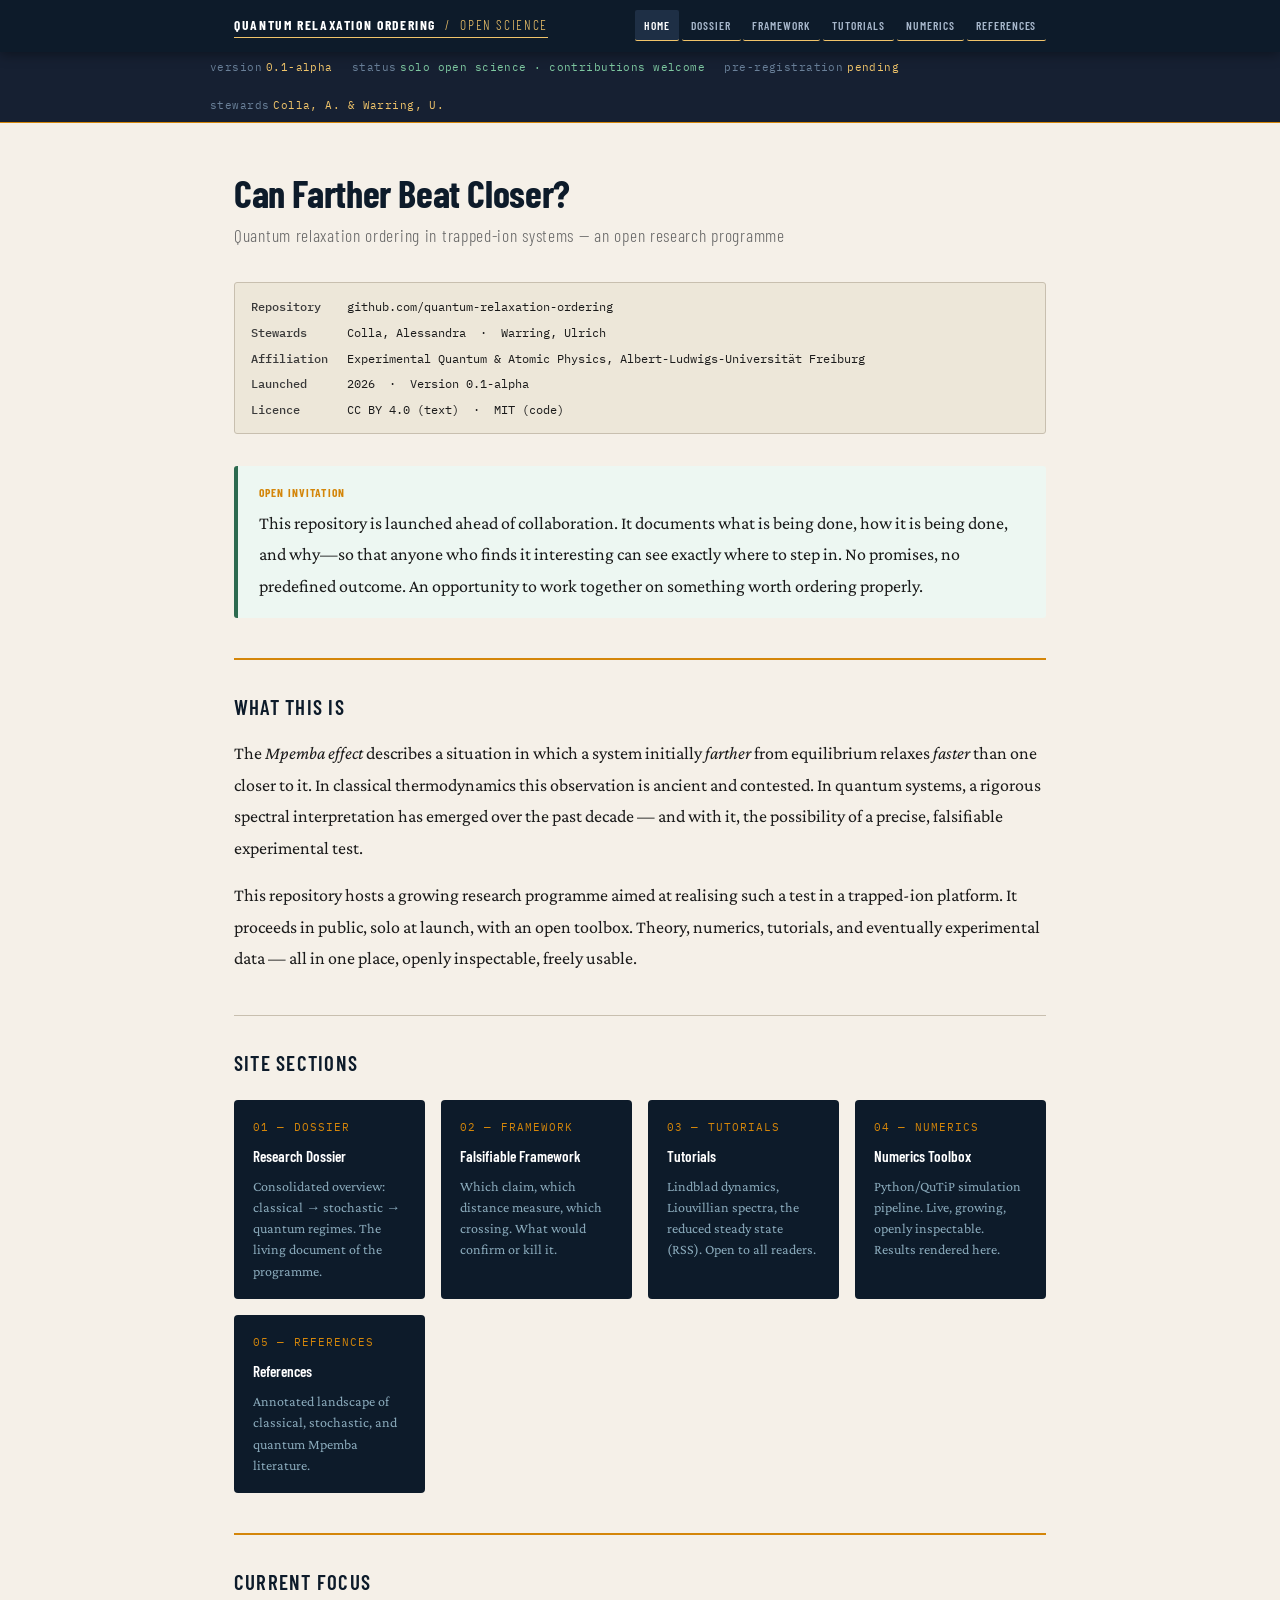
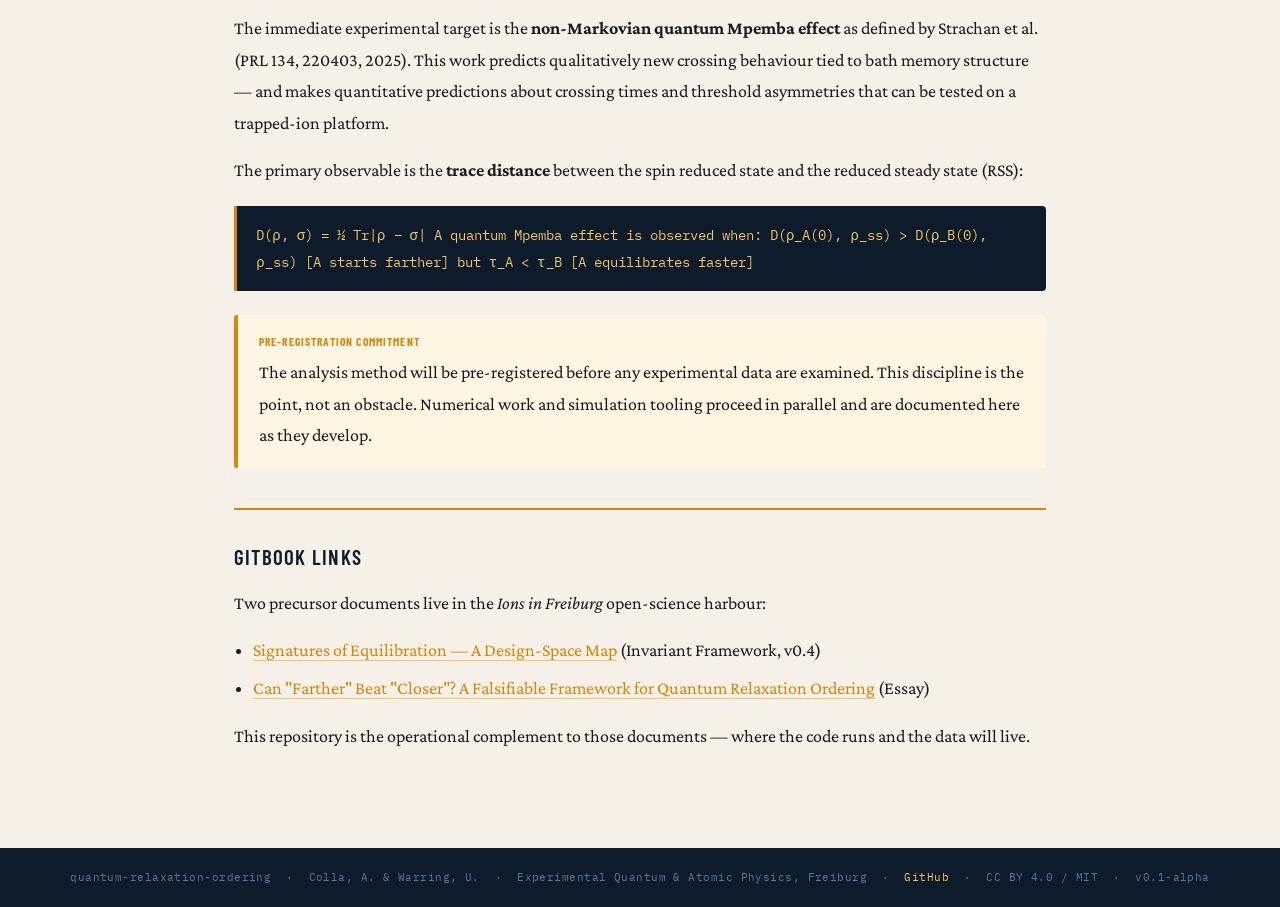
==== index.html @ e2cb0345 "Add files via upload" ====
<!DOCTYPE html>
<html lang="en">
<head>
  <meta charset="UTF-8">
  <meta name="viewport" content="width=device-width, initial-scale=1.0">
  <title>Quantum Relaxation Ordering — Open Science Repository</title>
  <link rel="stylesheet" href="style.css">
</head>
<body>

<header>
  <div class="header-inner">
    <a class="site-title" href="index.html">
      <strong>Quantum Relaxation Ordering</strong> &nbsp;/&nbsp; Open Science
    </a>
    <nav>
      <a href="index.html" class="active">Home</a>
      <a href="dossier.html">Dossier</a>
      <a href="framework.html">Framework</a>
      <a href="tutorial.html">Tutorials</a>
      <a href="numerics.html">Numerics</a>
      <a href="references.html">References</a>
    </nav>
  </div>
</header>

<div class="status-banner">
  <div class="status-inner">
    <span class="status-chip"><span class="label">version</span>0.1-alpha</span>
    <span class="status-chip open"><span class="label">status</span>solo open science · contributions welcome</span>
    <span class="status-chip pending"><span class="label">pre-registration</span>pending</span>
    <span class="status-chip"><span class="label">stewards</span>Colla, A. &amp; Warring, U.</span>
  </div>
</div>

<main>

  <h1 class="page-title">Can Farther Beat Closer?</h1>
  <p class="page-subtitle">Quantum relaxation ordering in trapped-ion systems &mdash; an open research programme</p>

  <dl class="meta-block">
    <dt>Repository</dt><dd>github.com/quantum-relaxation-ordering</dd>
    <dt>Stewards</dt><dd>Colla, Alessandra &nbsp;&middot;&nbsp; Warring, Ulrich</dd>
    <dt>Affiliation</dt><dd>Experimental Quantum &amp; Atomic Physics, Albert-Ludwigs-Universität Freiburg</dd>
    <dt>Launched</dt><dd>2026 &nbsp;&middot;&nbsp; Version 0.1-alpha</dd>
    <dt>Licence</dt><dd>CC BY 4.0 (text) &nbsp;&middot;&nbsp; MIT (code)</dd>
  </dl>

  <div class="callout open-invite">
    <div class="callout-label">Open Invitation</div>
    This repository is launched ahead of collaboration. It documents what is being done, how it is being done, and why—so that anyone who finds it interesting can see exactly where to step in. No promises, no predefined outcome. An opportunity to work together on something worth ordering properly.
  </div>

  <hr class="section-rule">
  <h2>What This Is</h2>

  <p>The <em>Mpemba effect</em> describes a situation in which a system initially <em>farther</em> from equilibrium relaxes <em>faster</em> than one closer to it. In classical thermodynamics this observation is ancient and contested. In quantum systems, a rigorous spectral interpretation has emerged over the past decade — and with it, the possibility of a precise, falsifiable experimental test.</p>

  <p>This repository hosts a growing research programme aimed at realising such a test in a trapped-ion platform. It proceeds in public, solo at launch, with an open toolbox. Theory, numerics, tutorials, and eventually experimental data — all in one place, openly inspectable, freely usable.</p>

  <hr class="section-rule thin">
  <h2>Site Sections</h2>

  <div class="stage-grid">
    <div class="stage-card">
      <div class="stage-num">01 — DOSSIER</div>
      <h4>Research Dossier</h4>
      <p>Consolidated overview: classical → stochastic → quantum regimes. The living document of the programme.</p>
    </div>
    <div class="stage-card">
      <div class="stage-num">02 — FRAMEWORK</div>
      <h4>Falsifiable Framework</h4>
      <p>Which claim, which distance measure, which crossing. What would confirm or kill it.</p>
    </div>
    <div class="stage-card">
      <div class="stage-num">03 — TUTORIALS</div>
      <h4>Tutorials</h4>
      <p>Lindblad dynamics, Liouvillian spectra, the reduced steady state (RSS). Open to all readers.</p>
    </div>
    <div class="stage-card">
      <div class="stage-num">04 — NUMERICS</div>
      <h4>Numerics Toolbox</h4>
      <p>Python/QuTiP simulation pipeline. Live, growing, openly inspectable. Results rendered here.</p>
    </div>
    <div class="stage-card">
      <div class="stage-num">05 — REFERENCES</div>
      <h4>References</h4>
      <p>Annotated landscape of classical, stochastic, and quantum Mpemba literature.</p>
    </div>
  </div>

  <hr class="section-rule">
  <h2>Current Focus</h2>

  <p>The immediate experimental target is the <strong>non-Markovian quantum Mpemba effect</strong> as defined by Strachan et al. (PRL 134, 220403, 2025). This work predicts qualitatively new crossing behaviour tied to bath memory structure — and makes quantitative predictions about crossing times and threshold asymmetries that can be tested on a trapped-ion platform.</p>

  <p>The primary observable is the <strong>trace distance</strong> between the spin reduced state and the reduced steady state (RSS):</p>

  <div class="math-block">
D(ρ, σ) = ½ Tr|ρ − σ|

A quantum Mpemba effect is observed when:
  D(ρ_A(0), ρ_ss) &gt; D(ρ_B(0), ρ_ss)   [A starts farther]
  but
  τ_A &lt; τ_B                              [A equilibrates faster]
</div>

  <div class="callout status-note">
    <div class="callout-label">Pre-Registration Commitment</div>
    The analysis method will be pre-registered before any experimental data are examined. This discipline is the point, not an obstacle. Numerical work and simulation tooling proceed in parallel and are documented here as they develop.
  </div>

  <hr class="section-rule">
  <h2>GitBook Links</h2>
  <p>Two precursor documents live in the <em>Ions in Freiburg</em> open-science harbour:</p>
  <ul style="margin-left:1.2rem; margin-bottom:1rem;">
    <li style="margin-bottom:0.4rem;"><a href="https://uwarring.gitbook.io/ions-in-freiburg/invariant-frameworks/signatures-of-equilibration-a-design-space-map" target="_blank">Signatures of Equilibration — A Design-Space Map</a> (Invariant Framework, v0.4)</li>
    <li><a href="https://uwarring.gitbook.io/ions-in-freiburg/essays/can-farther-beat-closer-a-falsifiable-framework-for-quantum-relaxation-ordering" target="_blank">Can "Farther" Beat "Closer"? A Falsifiable Framework for Quantum Relaxation Ordering</a> (Essay)</li>
  </ul>
  <p>This repository is the operational complement to those documents — where the code runs and the data will live.</p>

</main>

<footer>
  quantum-relaxation-ordering &nbsp;·&nbsp; Colla, A. &amp; Warring, U. &nbsp;·&nbsp; Experimental Quantum &amp; Atomic Physics, Freiburg &nbsp;·&nbsp;
  <a href="https://github.com/quantum-relaxation-ordering" target="_blank">GitHub</a> &nbsp;·&nbsp;
  CC BY 4.0 / MIT &nbsp;·&nbsp; v0.1-alpha
</footer>

</body>
</html>
---- style.css ----
/* ============================================================
   quantum-relaxation-ordering — shared stylesheet
   Stewards: Colla, A. & Warring, U.
   ============================================================ */

@import url('https://fonts.googleapis.com/css2?family=Crimson+Pro:ital,wght@0,300;0,400;0,600;1,300;1,400&family=IBM+Plex+Mono:wght@300;400;500&family=Barlow+Condensed:wght@300;400;600;700&display=swap');

/* ── Variables ────────────────────────────────────────────── */
:root {
  --navy:       #0d1b2a;
  --navy-mid:   #162032;
  --navy-light: #1e2f45;
  --amber:      #d4860a;
  --amber-pale: #f0c46a;
  --cream:      #f5f0e8;
  --cream-dark: #ede7d9;
  --ink:        #1a1a1a;
  --ink-mid:    #3a3a3a;
  --ink-light:  #666;
  --rule:       #c8bfaf;
  --green-ok:   #2d6a4f;
  --red-alert:  #8b2020;
  --font-body:  'Crimson Pro', Georgia, serif;
  --font-mono:  'IBM Plex Mono', 'Courier New', monospace;
  --font-head:  'Barlow Condensed', sans-serif;
  --max-w:      860px;
  --col-gap:    2.4rem;
}

/* ── Reset ────────────────────────────────────────────────── */
*, *::before, *::after { box-sizing: border-box; margin: 0; padding: 0; }
html { scroll-behavior: smooth; }
body {
  font-family: var(--font-body);
  font-size: 1.125rem;
  line-height: 1.75;
  color: var(--ink);
  background: var(--cream);
}

/* ── Header / Nav ─────────────────────────────────────────── */
header {
  background: var(--navy);
  color: var(--cream);
  padding: 0;
  position: sticky;
  top: 0;
  z-index: 100;
  box-shadow: 0 2px 12px rgba(0,0,0,0.4);
}
.header-inner {
  max-width: var(--max-w);
  margin: 0 auto;
  display: flex;
  align-items: center;
  justify-content: space-between;
  padding: 0.65rem 1.5rem;
  gap: 1rem;
}
.site-title {
  font-family: var(--font-head);
  font-size: 0.85rem;
  font-weight: 300;
  letter-spacing: 0.12em;
  text-transform: uppercase;
  color: var(--amber-pale);
  white-space: nowrap;
  text-decoration: none;
}
.site-title strong {
  font-weight: 700;
  color: #fff;
}
nav {
  display: flex;
  gap: 0.15rem;
  flex-wrap: wrap;
  justify-content: flex-end;
}
nav a {
  font-family: var(--font-head);
  font-size: 0.72rem;
  font-weight: 600;
  letter-spacing: 0.08em;
  text-transform: uppercase;
  color: #a8b8cc;
  text-decoration: none;
  padding: 0.3rem 0.6rem;
  border-radius: 2px;
  transition: color 0.15s, background 0.15s;
}
nav a:hover, nav a.active {
  color: #fff;
  background: var(--navy-light);
}

/* ── Status Banner ────────────────────────────────────────── */
.status-banner {
  background: var(--navy-mid);
  border-bottom: 1px solid var(--amber);
  padding: 0.4rem 1.5rem;
}
.status-inner {
  max-width: var(--max-w);
  margin: 0 auto;
  display: flex;
  flex-wrap: wrap;
  gap: 1.2rem;
  align-items: center;
}
.status-chip {
  font-family: var(--font-mono);
  font-size: 0.68rem;
  color: var(--amber-pale);
  letter-spacing: 0.04em;
}
.status-chip .label {
  color: #6a8099;
  margin-right: 0.35em;
}
.status-chip.open { color: #7ec8a0; }
.status-chip.pending { color: #f0c46a; }
.status-chip.embargo { color: #c07a7a; }

/* ── Page Layout ──────────────────────────────────────────── */
main {
  max-width: var(--max-w);
  margin: 0 auto;
  padding: 3rem 1.5rem 5rem;
}

/* ── Section Headings ─────────────────────────────────────── */
.page-title {
  font-family: var(--font-head);
  font-size: 2.4rem;
  font-weight: 700;
  letter-spacing: -0.01em;
  color: var(--navy);
  line-height: 1.15;
  margin-bottom: 0.3rem;
}
.page-subtitle {
  font-family: var(--font-head);
  font-size: 1.1rem;
  font-weight: 300;
  color: var(--ink-light);
  letter-spacing: 0.04em;
  margin-bottom: 2rem;
}
.section-rule {
  border: none;
  border-top: 2px solid var(--amber);
  margin: 2.5rem 0 1.8rem;
}
.section-rule.thin {
  border-top-width: 1px;
  border-color: var(--rule);
}
h2 {
  font-family: var(--font-head);
  font-size: 1.3rem;
  font-weight: 600;
  letter-spacing: 0.06em;
  text-transform: uppercase;
  color: var(--navy);
  margin-bottom: 0.8rem;
}
h3 {
  font-family: var(--font-head);
  font-size: 1.05rem;
  font-weight: 600;
  color: var(--ink-mid);
  margin: 1.5rem 0 0.5rem;
  letter-spacing: 0.02em;
}
p { margin-bottom: 1rem; }
a { color: var(--amber); text-decoration: none; border-bottom: 1px solid var(--amber-pale); }
a:hover { color: var(--navy); border-color: var(--navy); }

/* ── Math / Code Blocks ───────────────────────────────────── */
.math-block {
  font-family: var(--font-mono);
  font-size: 0.88rem;
  background: var(--navy);
  color: var(--amber-pale);
  border-left: 3px solid var(--amber);
  padding: 1rem 1.2rem;
  margin: 1.2rem 0;
  border-radius: 0 4px 4px 0;
  overflow-x: auto;
  line-height: 1.9;
}
code {
  font-family: var(--font-mono);
  font-size: 0.83em;
  background: var(--cream-dark);
  padding: 0.1em 0.35em;
  border-radius: 2px;
  color: var(--navy);
}
pre {
  font-family: var(--font-mono);
  font-size: 0.82rem;
  background: var(--navy);
  color: #c9d8e8;
  padding: 1.2rem 1.4rem;
  border-radius: 4px;
  overflow-x: auto;
  margin: 1.2rem 0;
  line-height: 1.7;
}
pre .kw  { color: var(--amber-pale); }
pre .cm  { color: #5a7a99; font-style: italic; }
pre .st  { color: #7ec8a0; }
pre .nm  { color: #c9a0e0; }

/* ── Callout Boxes ────────────────────────────────────────── */
.callout {
  padding: 1rem 1.3rem;
  border-radius: 3px;
  margin: 1.5rem 0;
  border-left: 4px solid;
}
.callout.measure {
  background: #eef4fb;
  border-color: var(--navy);
}
.callout.measure .callout-label {
  font-family: var(--font-head);
  font-size: 0.72rem;
  font-weight: 700;
  letter-spacing: 0.1em;
  text-transform: uppercase;
  color: var(--navy);
  margin-bottom: 0.4rem;
}
.callout.status-note {
  background: #fdf6e3;
  border-color: var(--amber);
}
.callout.embargo-note {
  background: #fdf0f0;
  border-color: var(--red-alert);
}
.callout.embargo-note .callout-label { color: var(--red-alert); }
.callout.open-invite {
  background: #edf7f2;
  border-color: var(--green-ok);
}
.callout-label {
  font-family: var(--font-head);
  font-size: 0.72rem;
  font-weight: 700;
  letter-spacing: 0.1em;
  text-transform: uppercase;
  margin-bottom: 0.35rem;
  color: var(--amber);
}

/* ── Reference List ───────────────────────────────────────── */
.ref-list { list-style: none; padding: 0; }
.ref-list li {
  padding: 0.9rem 0;
  border-bottom: 1px solid var(--rule);
  display: grid;
  grid-template-columns: 2.2rem 1fr;
  gap: 0.5rem;
  align-items: start;
}
.ref-list li:last-child { border-bottom: none; }
.ref-key {
  font-family: var(--font-mono);
  font-size: 0.72rem;
  color: var(--amber);
  padding-top: 0.1em;
}
.ref-body { font-size: 1rem; line-height: 1.5; }
.ref-body .ref-title { font-style: italic; }
.ref-body .ref-note {
  display: block;
  font-size: 0.85rem;
  color: var(--ink-light);
  margin-top: 0.2rem;
}

/* ── Metadata / Stewards ──────────────────────────────────── */
.meta-block {
  font-family: var(--font-mono);
  font-size: 0.75rem;
  color: var(--ink-light);
  border: 1px solid var(--rule);
  border-radius: 3px;
  padding: 0.8rem 1rem;
  margin-bottom: 2rem;
  display: grid;
  grid-template-columns: auto 1fr;
  gap: 0.3rem 1.2rem;
  background: var(--cream-dark);
}
.meta-block dt { color: var(--ink-mid); font-weight: 500; }
.meta-block dd { color: var(--ink); }

/* ── Chart Container ──────────────────────────────────────── */
.chart-wrap {
  background: var(--navy);
  border-radius: 6px;
  padding: 1.5rem;
  margin: 1.5rem 0;
  position: relative;
}
.chart-caption {
  font-family: var(--font-mono);
  font-size: 0.72rem;
  color: #6a8099;
  margin-top: 0.8rem;
  line-height: 1.5;
}

/* ── Stage Cards (research programme) ────────────────────── */
.stage-grid {
  display: grid;
  grid-template-columns: repeat(auto-fit, minmax(180px, 1fr));
  gap: 1rem;
  margin: 1.2rem 0;
}
.stage-card {
  background: var(--navy);
  color: var(--cream);
  border-radius: 4px;
  padding: 1.1rem 1.2rem;
}
.stage-num {
  font-family: var(--font-mono);
  font-size: 0.68rem;
  color: var(--amber);
  letter-spacing: 0.1em;
  margin-bottom: 0.4rem;
}
.stage-card h4 {
  font-family: var(--font-head);
  font-size: 0.95rem;
  font-weight: 600;
  color: #fff;
  margin-bottom: 0.4rem;
}
.stage-card p {
  font-size: 0.88rem;
  color: #8aaabb;
  line-height: 1.5;
  margin: 0;
}

/* ── Footer ───────────────────────────────────────────────── */
footer {
  background: var(--navy);
  color: #5a7a99;
  font-family: var(--font-mono);
  font-size: 0.7rem;
  padding: 1.2rem 1.5rem;
  text-align: center;
  letter-spacing: 0.04em;
  line-height: 1.8;
}
footer a { color: var(--amber-pale); border: none; }
footer a:hover { color: #fff; }

/* ── Responsive ───────────────────────────────────────────── */
@media (max-width: 640px) {
  .page-title { font-size: 1.8rem; }
  .header-inner { flex-direction: column; align-items: flex-start; gap: 0.4rem; }
  nav { gap: 0.1rem; }
  .stage-grid { grid-template-columns: 1fr; }
}
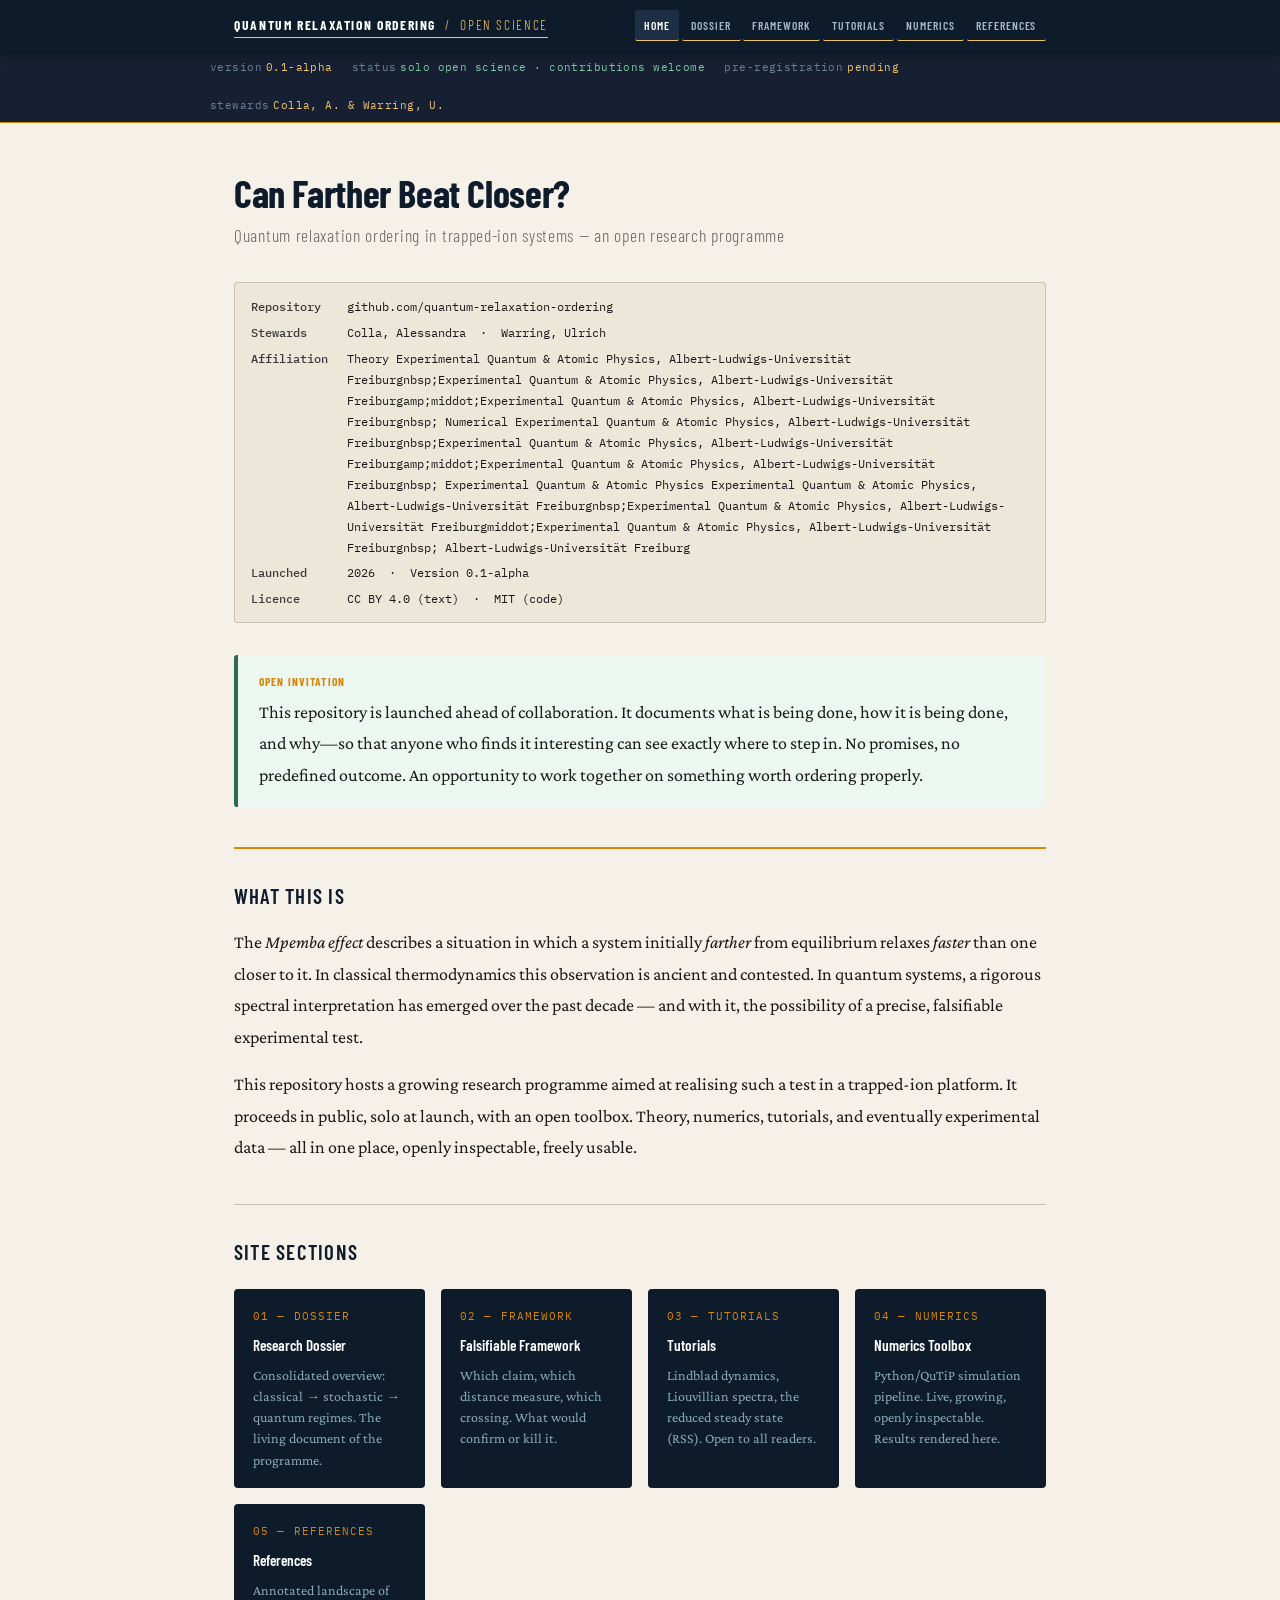
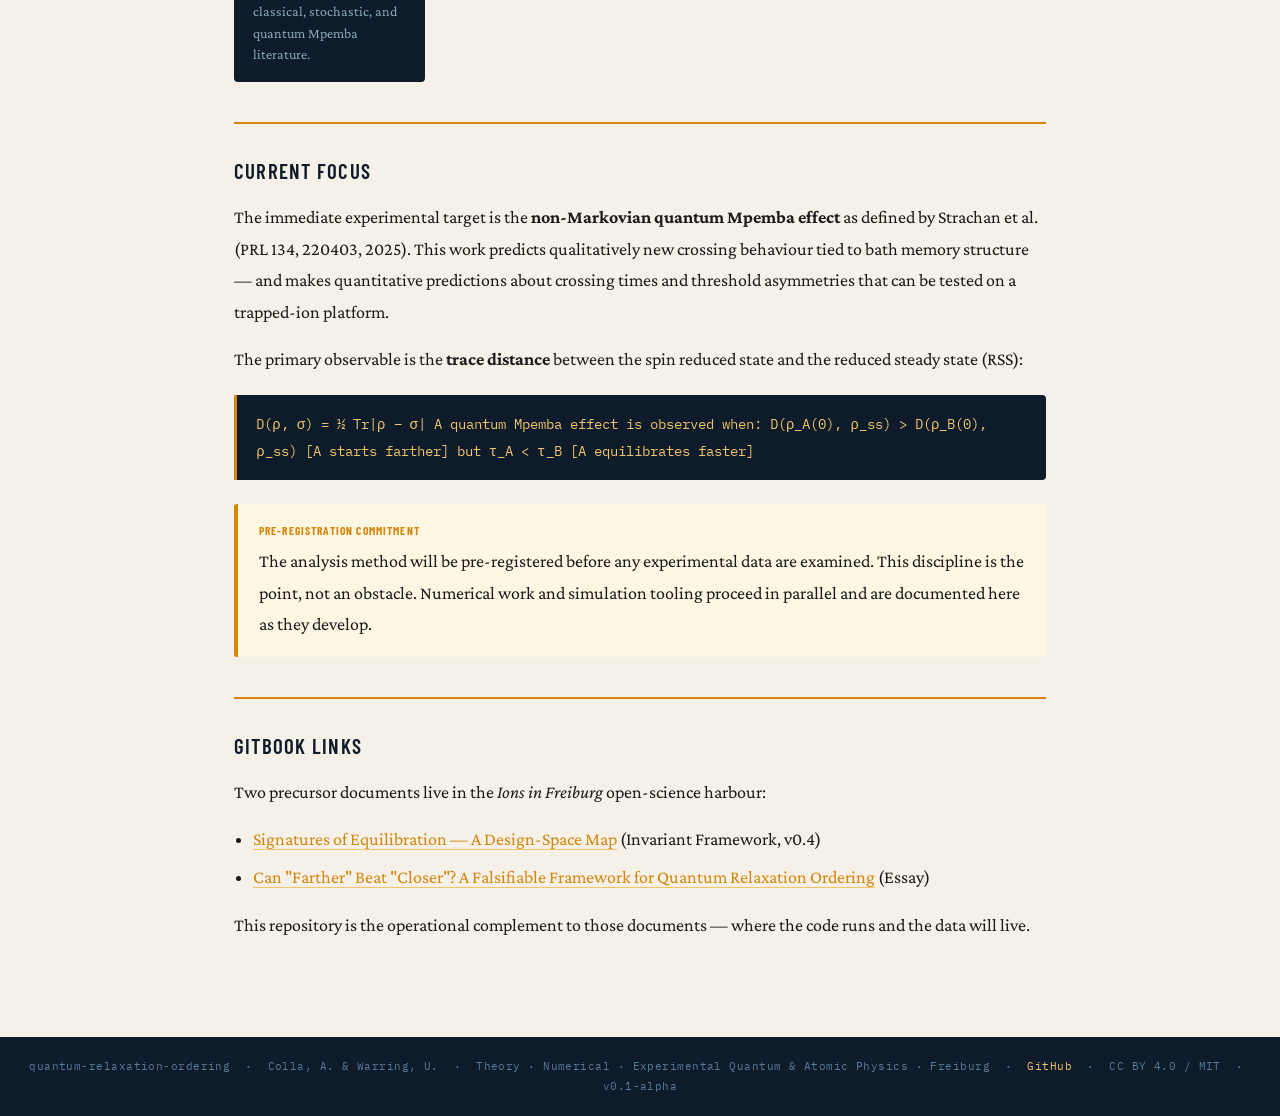
==== commit b1bd2d0e: "Add files via upload" ====
--- a/index.html
+++ b/index.html
@@ -41,7 +41,7 @@
   <dl class="meta-block">
     <dt>Repository</dt><dd>github.com/quantum-relaxation-ordering</dd>
     <dt>Stewards</dt><dd>Colla, Alessandra &nbsp;&middot;&nbsp; Warring, Ulrich</dd>
-    <dt>Affiliation</dt><dd>Experimental Quantum &amp; Atomic Physics, Albert-Ludwigs-Universität Freiburg</dd>
+    <dt>Affiliation</dt><dd>Theory Experimental Quantum &amp; Atomic Physics, Albert-Ludwigs-Universität Freiburgnbsp;Experimental Quantum &amp; Atomic Physics, Albert-Ludwigs-Universität Freiburgamp;middot;Experimental Quantum &amp; Atomic Physics, Albert-Ludwigs-Universität Freiburgnbsp; Numerical Experimental Quantum &amp; Atomic Physics, Albert-Ludwigs-Universität Freiburgnbsp;Experimental Quantum &amp; Atomic Physics, Albert-Ludwigs-Universität Freiburgamp;middot;Experimental Quantum &amp; Atomic Physics, Albert-Ludwigs-Universität Freiburgnbsp; Experimental Quantum &amp; Atomic Physics Experimental Quantum &amp; Atomic Physics, Albert-Ludwigs-Universität Freiburgnbsp;Experimental Quantum &amp; Atomic Physics, Albert-Ludwigs-Universität Freiburgmiddot;Experimental Quantum &amp; Atomic Physics, Albert-Ludwigs-Universität Freiburgnbsp; Albert-Ludwigs-Universität Freiburg</dd>
     <dt>Launched</dt><dd>2026 &nbsp;&middot;&nbsp; Version 0.1-alpha</dd>
     <dt>Licence</dt><dd>CC BY 4.0 (text) &nbsp;&middot;&nbsp; MIT (code)</dd>
   </dl>
@@ -122,7 +122,7 @@
 </main>
 
 <footer>
-  quantum-relaxation-ordering &nbsp;·&nbsp; Colla, A. &amp; Warring, U. &nbsp;·&nbsp; Experimental Quantum &amp; Atomic Physics, Freiburg &nbsp;·&nbsp;
+  quantum-relaxation-ordering &nbsp;·&nbsp; Colla, A. &amp; Warring, U. &nbsp;·&nbsp; Theory · Numerical · Experimental Quantum &amp; Atomic Physics · Freiburg &nbsp;·&nbsp;
   <a href="https://github.com/quantum-relaxation-ordering" target="_blank">GitHub</a> &nbsp;·&nbsp;
   CC BY 4.0 / MIT &nbsp;·&nbsp; v0.1-alpha
 </footer>
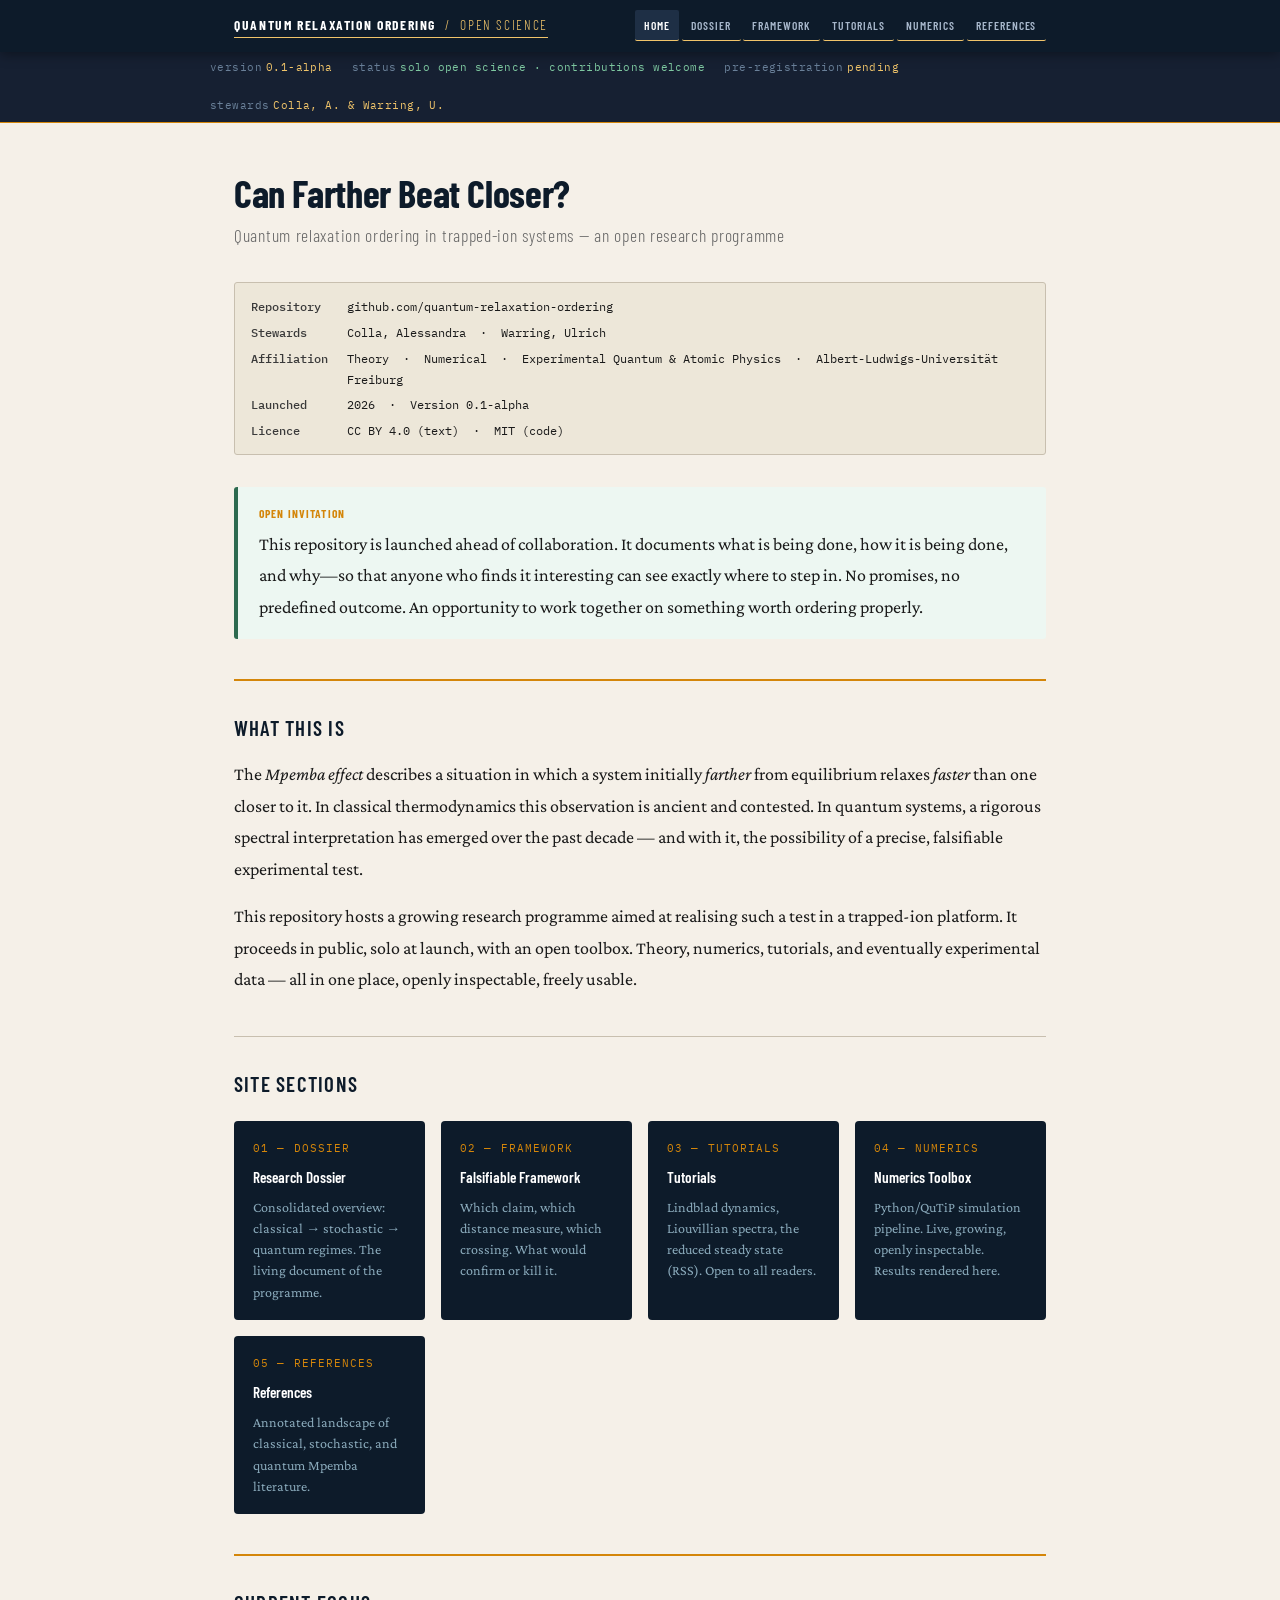
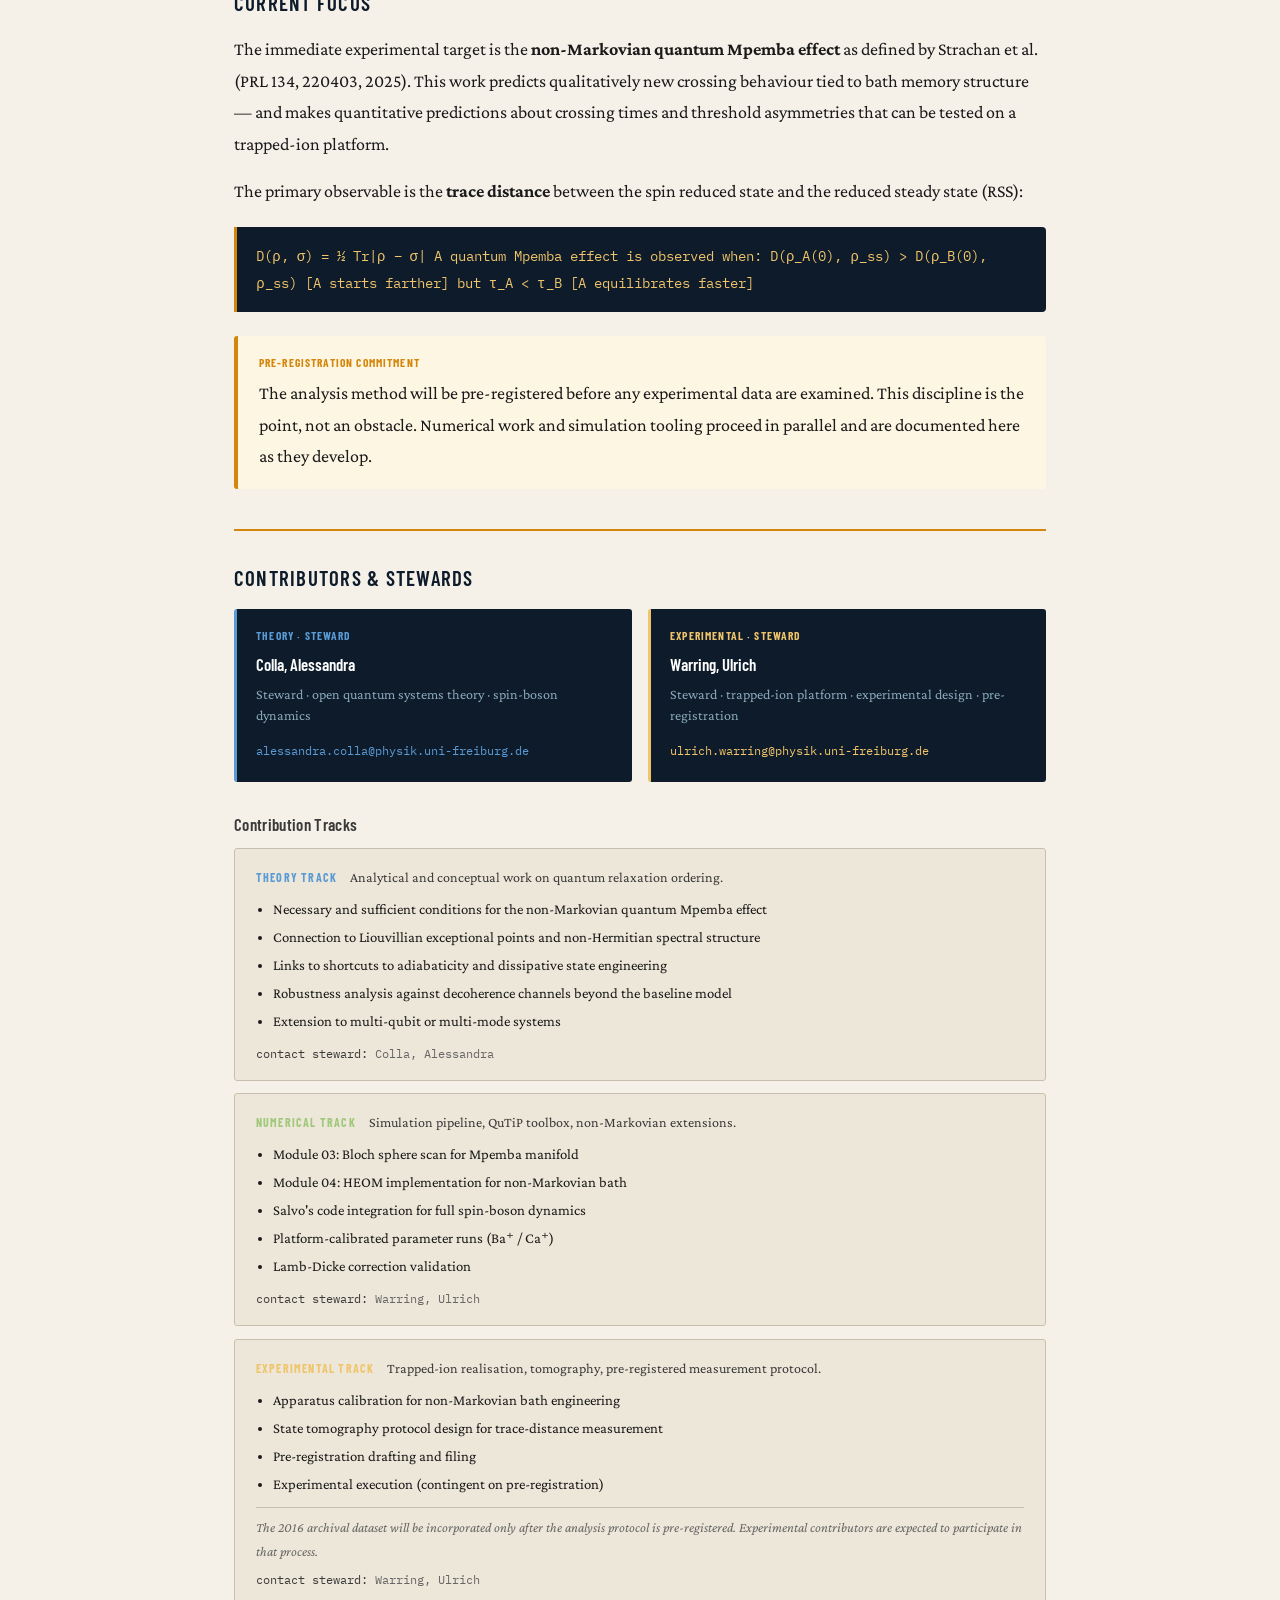
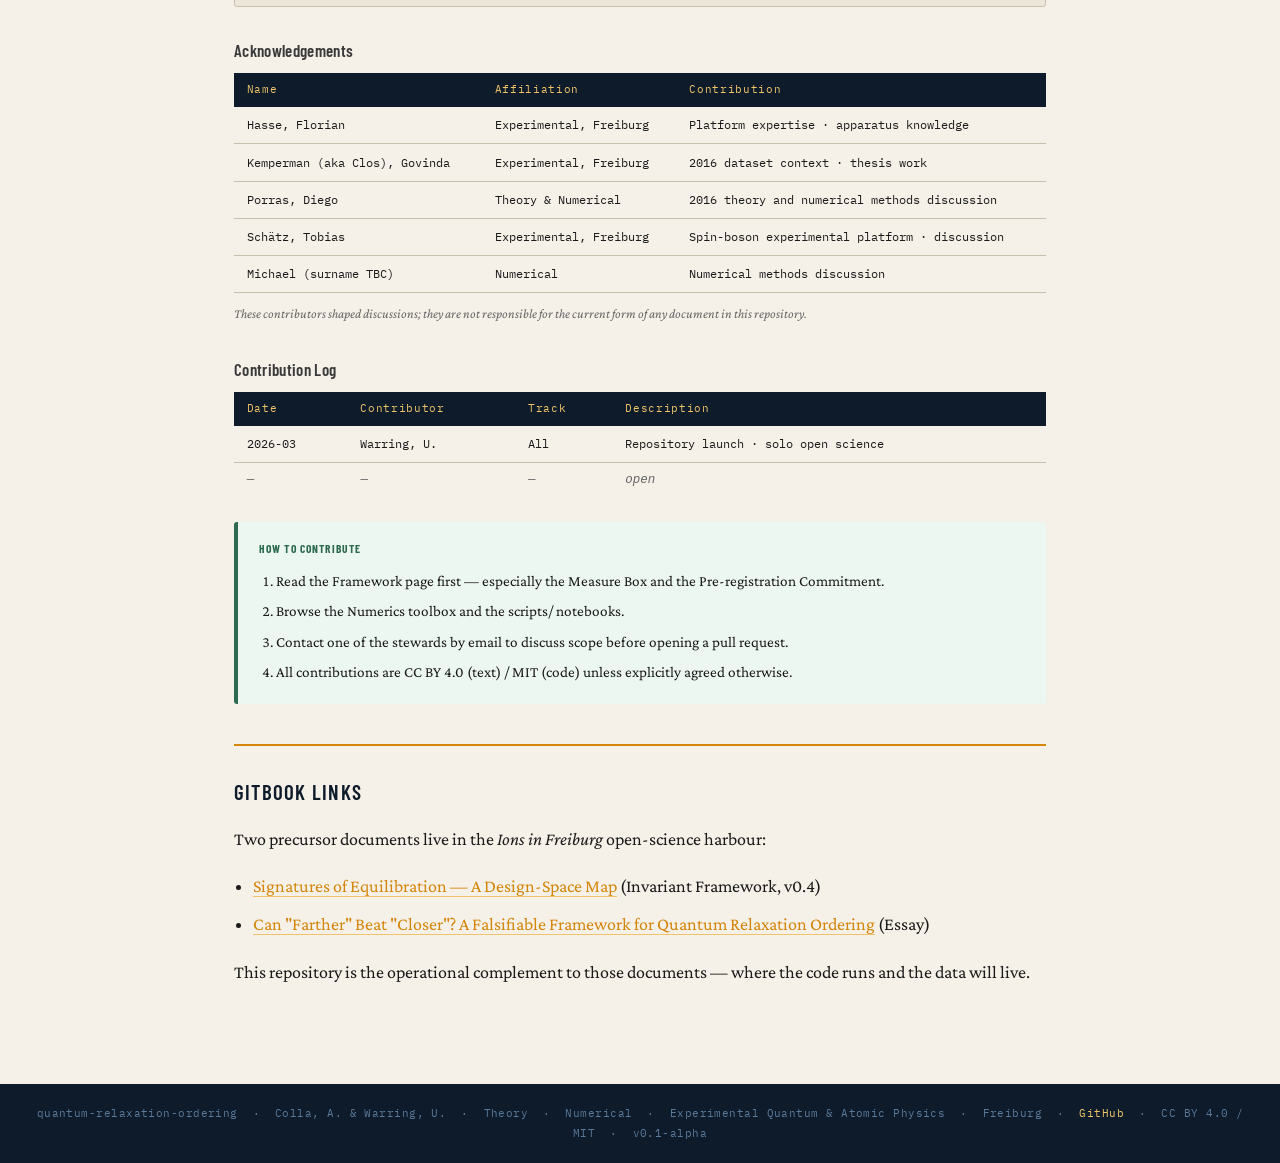
==== commit 10bbab58: "Add files via upload" ====
--- a/index.html
+++ b/index.html
@@ -41,7 +41,7 @@
   <dl class="meta-block">
     <dt>Repository</dt><dd>github.com/quantum-relaxation-ordering</dd>
     <dt>Stewards</dt><dd>Colla, Alessandra &nbsp;&middot;&nbsp; Warring, Ulrich</dd>
-    <dt>Affiliation</dt><dd>Theory Experimental Quantum &amp; Atomic Physics, Albert-Ludwigs-Universität Freiburgnbsp;Experimental Quantum &amp; Atomic Physics, Albert-Ludwigs-Universität Freiburgamp;middot;Experimental Quantum &amp; Atomic Physics, Albert-Ludwigs-Universität Freiburgnbsp; Numerical Experimental Quantum &amp; Atomic Physics, Albert-Ludwigs-Universität Freiburgnbsp;Experimental Quantum &amp; Atomic Physics, Albert-Ludwigs-Universität Freiburgamp;middot;Experimental Quantum &amp; Atomic Physics, Albert-Ludwigs-Universität Freiburgnbsp; Experimental Quantum &amp; Atomic Physics Experimental Quantum &amp; Atomic Physics, Albert-Ludwigs-Universität Freiburgnbsp;Experimental Quantum &amp; Atomic Physics, Albert-Ludwigs-Universität Freiburgmiddot;Experimental Quantum &amp; Atomic Physics, Albert-Ludwigs-Universität Freiburgnbsp; Albert-Ludwigs-Universität Freiburg</dd>
+    <dt>Affiliation</dt><dd>Theory &nbsp;&middot;&nbsp; Numerical &nbsp;&middot;&nbsp; Experimental Quantum &amp; Atomic Physics &nbsp;&middot;&nbsp; Albert-Ludwigs-Universität Freiburg</dd>
     <dt>Launched</dt><dd>2026 &nbsp;&middot;&nbsp; Version 0.1-alpha</dd>
     <dt>Licence</dt><dd>CC BY 4.0 (text) &nbsp;&middot;&nbsp; MIT (code)</dd>
   </dl>
@@ -108,6 +108,23 @@
   <div class="callout status-note">
     <div class="callout-label">Pre-Registration Commitment</div>
     The analysis method will be pre-registered before any experimental data are examined. This discipline is the point, not an obstacle. Numerical work and simulation tooling proceed in parallel and are documented here as they develop.
+  </div>
+
+  <hr class="section-rule">
+  <h2>Contributors &amp; Stewards</h2>
+
+  <div id="contributors-loading" style="font-family:var(--font-mono);font-size:0.8rem;color:var(--ink-light);padding:0.8rem 0;">
+    Loading contributors&hellip;
+  </div>
+  <div id="contributors-root" style="display:none;">
+    <div id="stewards-block" style="margin-bottom:1.8rem;"></div>
+    <h3 style="margin-top:0;">Contribution Tracks</h3>
+    <div id="tracks-block" style="margin-bottom:1.8rem;"></div>
+    <h3>Acknowledgements</h3>
+    <div id="ack-block" style="margin-bottom:1.8rem;"></div>
+    <h3>Contribution Log</h3>
+    <div id="log-block" style="margin-bottom:0.5rem;"></div>
+    <div id="how-block" style="margin-top:1.4rem;"></div>
   </div>
 
   <hr class="section-rule">
@@ -122,10 +139,197 @@
 </main>
 
 <footer>
-  quantum-relaxation-ordering &nbsp;·&nbsp; Colla, A. &amp; Warring, U. &nbsp;·&nbsp; Theory · Numerical · Experimental Quantum &amp; Atomic Physics · Freiburg &nbsp;·&nbsp;
+  quantum-relaxation-ordering &nbsp;·&nbsp; Colla, A. &amp; Warring, U. &nbsp;·&nbsp; Theory &nbsp;&middot;&nbsp; Numerical &nbsp;&middot;&nbsp; Experimental Quantum &amp; Atomic Physics &nbsp;&middot;&nbsp; Freiburg &nbsp;·&nbsp;
   <a href="https://github.com/quantum-relaxation-ordering" target="_blank">GitHub</a> &nbsp;·&nbsp;
   CC BY 4.0 / MIT &nbsp;·&nbsp; v0.1-alpha
 </footer>
 
+
+<script>
+// ── Contributors renderer ─────────────────────────────────────────────────
+// Reads data/contributors.json and renders the full contributors section.
+
+const TRACK_ICONS = { theory: '◈', numerical: '◉', experimental: '◎' };
+const TRACK_COLS  = { theory: '#5b9bd5', numerical: '#a0c87a', experimental: '#f0c46a' };
+
+function el(tag, attrs, ...children) {
+  const e = document.createElement(tag);
+  for (const [k, v] of Object.entries(attrs || {})) {
+    if (k === 'html') e.innerHTML = v;
+    else if (k === 'class') e.className = v;
+    else e.setAttribute(k, v);
+  }
+  for (const ch of children) {
+    if (typeof ch === 'string') e.appendChild(document.createTextNode(ch));
+    else if (ch) e.appendChild(ch);
+  }
+  return e;
+}
+
+fetch('data/contributors.json')
+  .then(r => r.json())
+  .then(data => {
+
+    // ── Stewards ─────────────────────────────────────────────────────────
+    const stewardWrap = document.getElementById('stewards-block');
+    const stewardGrid = el('div', {
+      style: 'display:grid;grid-template-columns:repeat(auto-fit,minmax(260px,1fr));gap:1rem;'
+    });
+    for (const s of data.stewards) {
+      const track = s.track.toLowerCase();
+      const col   = TRACK_COLS[track] || '#aaa';
+      const card  = el('div', {
+        style: `background:var(--navy);border-left:3px solid ${col};border-radius:3px;padding:1rem 1.2rem;`
+      });
+      card.appendChild(el('div', {
+        style: `font-family:var(--font-head);font-size:0.72rem;font-weight:700;letter-spacing:0.1em;text-transform:uppercase;color:${col};margin-bottom:0.35rem;`
+      }, s.track + ' · Steward'));
+      card.appendChild(el('div', {
+        style: 'font-family:var(--font-head);font-size:1.05rem;font-weight:600;color:#fff;margin-bottom:0.25rem;'
+      }, s.name));
+      card.appendChild(el('div', {
+        style: 'font-size:0.88rem;color:#8aaabb;line-height:1.5;margin-bottom:0.5rem;'
+      }, s.role));
+      card.appendChild(el('a', {
+        href: 'mailto:' + s.contact,
+        style: `font-family:var(--font-mono);font-size:0.72rem;color:${col};border:none;`
+      }, s.contact));
+      stewardGrid.appendChild(card);
+    }
+    stewardWrap.appendChild(stewardGrid);
+
+    // ── Tracks ───────────────────────────────────────────────────────────
+    const tracksWrap = document.getElementById('tracks-block');
+    for (const t of data.tracks) {
+      const col = TRACK_COLS[t.id] || '#aaa';
+      const box = el('div', {
+        style: `border:1px solid var(--rule);border-radius:3px;padding:1rem 1.3rem;margin-bottom:0.8rem;background:var(--cream-dark);`
+      });
+      const head = el('div', {
+        style: 'display:flex;align-items:baseline;gap:0.8rem;margin-bottom:0.4rem;'
+      });
+      head.appendChild(el('span', {
+        style: `font-family:var(--font-head);font-size:0.75rem;font-weight:700;letter-spacing:0.1em;text-transform:uppercase;color:${col};`
+      }, t.label + ' Track'));
+      head.appendChild(el('span', {
+        style: 'font-size:0.88rem;color:var(--ink-mid);'
+      }, t.focus));
+      box.appendChild(head);
+
+      const ul = el('ul', { style: 'margin-left:1.1rem;margin-bottom:0.5rem;line-height:1.9;font-size:0.92rem;' });
+      for (const item of t.open_contributions) {
+        ul.appendChild(el('li', {}, item));
+      }
+      box.appendChild(ul);
+
+      if (t.note) {
+        const note = el('div', {
+          style: 'font-size:0.85rem;color:var(--ink-light);font-style:italic;border-top:1px solid var(--rule);padding-top:0.5rem;margin-top:0.4rem;'
+        }, t.note);
+        box.appendChild(note);
+      }
+
+      const contact = el('div', {
+        style: 'font-family:var(--font-mono);font-size:0.72rem;color:var(--ink-light);margin-top:0.4rem;'
+      });
+      contact.innerHTML = '<span style="color:var(--ink-mid)">contact steward: </span>' + t.contact_steward;
+      box.appendChild(contact);
+
+      tracksWrap.appendChild(box);
+    }
+
+    // ── Acknowledgements ─────────────────────────────────────────────────
+    const ackWrap = document.getElementById('ack-block');
+    const table = el('table', {
+      style: 'width:100%;border-collapse:collapse;font-size:0.9rem;'
+    });
+    // header
+    const thead = el('thead');
+    const hr = el('tr');
+    for (const h of ['Name', 'Affiliation', 'Contribution']) {
+      hr.appendChild(el('th', {
+        style: 'background:var(--navy);color:var(--amber-pale);font-family:var(--font-mono);font-size:0.7rem;font-weight:400;letter-spacing:0.06em;padding:0.45rem 0.8rem;text-align:left;'
+      }, h));
+    }
+    thead.appendChild(hr);
+    table.appendChild(thead);
+    const tbody = el('tbody');
+    for (const a of data.acknowledgements) {
+      const tr = el('tr');
+      for (const val of [a.name, a.affiliation, a.contribution]) {
+        tr.appendChild(el('td', {
+          style: 'padding:0.45rem 0.8rem;border-bottom:1px solid var(--rule);font-family:var(--font-mono);font-size:0.78rem;'
+        }, val));
+      }
+      tbody.appendChild(tr);
+    }
+    table.appendChild(tbody);
+    ackWrap.appendChild(table);
+    ackWrap.appendChild(el('p', {
+      style: 'font-size:0.82rem;color:var(--ink-light);margin-top:0.6rem;font-style:italic;'
+    }, 'These contributors shaped discussions; they are not responsible for the current form of any document in this repository.'));
+
+    // ── Contribution Log ──────────────────────────────────────────────────
+    const logWrap = document.getElementById('log-block');
+    const logTable = el('table', {
+      style: 'width:100%;border-collapse:collapse;font-size:0.88rem;'
+    });
+    const lthead = el('thead');
+    const lhr = el('tr');
+    for (const h of ['Date', 'Contributor', 'Track', 'Description']) {
+      lhr.appendChild(el('th', {
+        style: 'background:var(--navy);color:var(--amber-pale);font-family:var(--font-mono);font-size:0.7rem;font-weight:400;letter-spacing:0.06em;padding:0.45rem 0.8rem;text-align:left;'
+      }, h));
+    }
+    lthead.appendChild(lhr);
+    logTable.appendChild(lthead);
+    const ltbody = el('tbody');
+    for (const entry of data.contribution_log) {
+      const tr = el('tr');
+      for (const val of [entry.date, entry.contributor, entry.track, entry.description]) {
+        tr.appendChild(el('td', {
+          style: 'padding:0.45rem 0.8rem;border-bottom:1px solid var(--rule);font-family:var(--font-mono);font-size:0.78rem;'
+        }, val));
+      }
+      ltbody.appendChild(tr);
+    }
+    // open row
+    const openTr = el('tr');
+    for (const val of ['—', '—', '—', 'open']) {
+      openTr.appendChild(el('td', {
+        style: 'padding:0.45rem 0.8rem;font-family:var(--font-mono);font-size:0.78rem;color:var(--ink-light);font-style:italic;'
+      }, val));
+    }
+    ltbody.appendChild(openTr);
+    logTable.appendChild(ltbody);
+    logWrap.appendChild(logTable);
+
+    // ── How to Contribute ────────────────────────────────────────────────
+    const howWrap = document.getElementById('how-block');
+    const howBox = el('div', {
+      style: 'background:#edf7f2;border-left:4px solid var(--green-ok);border-radius:3px;padding:1rem 1.3rem;'
+    });
+    const howLabel = el('div', {
+      style: 'font-family:var(--font-head);font-size:0.72rem;font-weight:700;letter-spacing:0.1em;text-transform:uppercase;color:var(--green-ok);margin-bottom:0.5rem;'
+    }, 'How to Contribute');
+    howBox.appendChild(howLabel);
+    const howOl = el('ol', { style: 'margin-left:1.1rem;line-height:2;font-size:0.95rem;' });
+    for (const step of data.how_to_contribute) {
+      howOl.appendChild(el('li', {}, step));
+    }
+    howBox.appendChild(howOl);
+    howWrap.appendChild(howBox);
+
+    // ── Reveal ───────────────────────────────────────────────────────────
+    document.getElementById('contributors-loading').style.display = 'none';
+    document.getElementById('contributors-root').style.display = 'block';
+
+  })
+  .catch(err => {
+    document.getElementById('contributors-loading').textContent =
+      'Could not load contributors data. (' + err.message + ')';
+  });
+</script>
+
 </body>
 </html>
